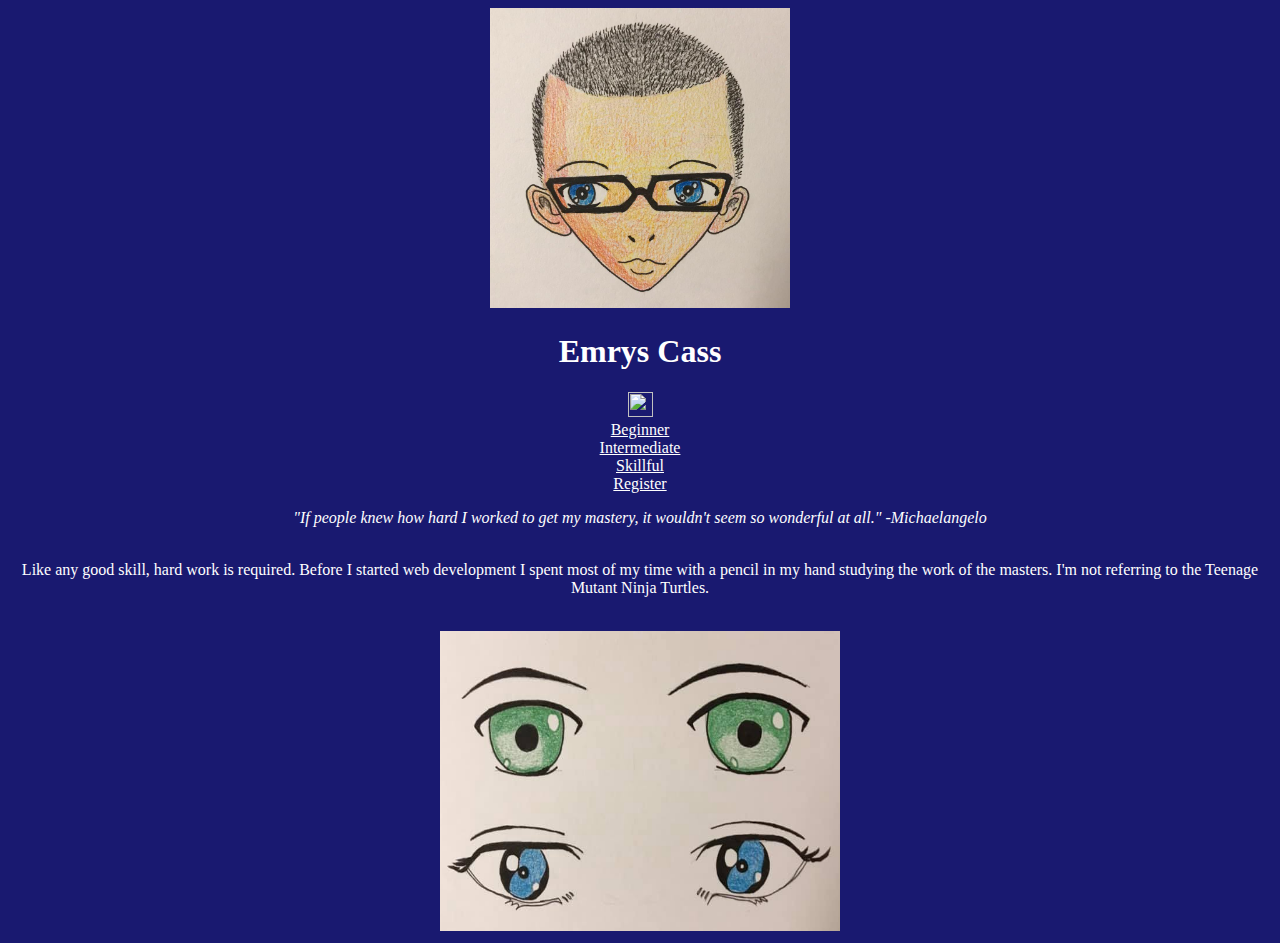
==== index.html @ 38ca9521 "artwork site files" ====
<!DOCTYPE html>
<html lang="en" dir="ltr">
  <head>
    <meta charset="utf-8">
    <title>Home</title>
  </head>
  <body style="background-color: midnightblue">
  <center><img src="./assets/animemrys.jpg" width=300 height=300></center>
  <h1 style="color: white"><center>Emrys Cass</center></h1>
  <center><a href="https://twitter.com/emryscass"><img src="https://cdn.redmondpie.com/wp-content/uploads/2012/09/Twitter-icon.png" width=25 height=25></a></center>

    <center><a href="beginner.html"  style="color: white">Beginner</a><br>
    <a href="intermediate.html"  style="color: white">Intermediate</a><br>
    <a href="skillful.html"  style="color: white">Skillful</a><br>
    <a href="register.html" style="color: white">Register</a></center>


  <p><center><em style="color: white">"If people knew how hard I worked to get my mastery,
    it wouldn't seem so wonderful at all."
                            -Michaelangelo</em></center</p>
  <br>
  <br>
  <p><center style="color: white">Like any good skill, hard work is required.
    Before I started web development I spent most of my time with a
    pencil in my hand studying the work of the masters. I'm not referring
    to the Teenage Mutant Ninja Turtles.</center></p>

  <br>
  <center><img src="./assets/animeyes.jpg" width=400 height=300></center>




  </body>
</html>
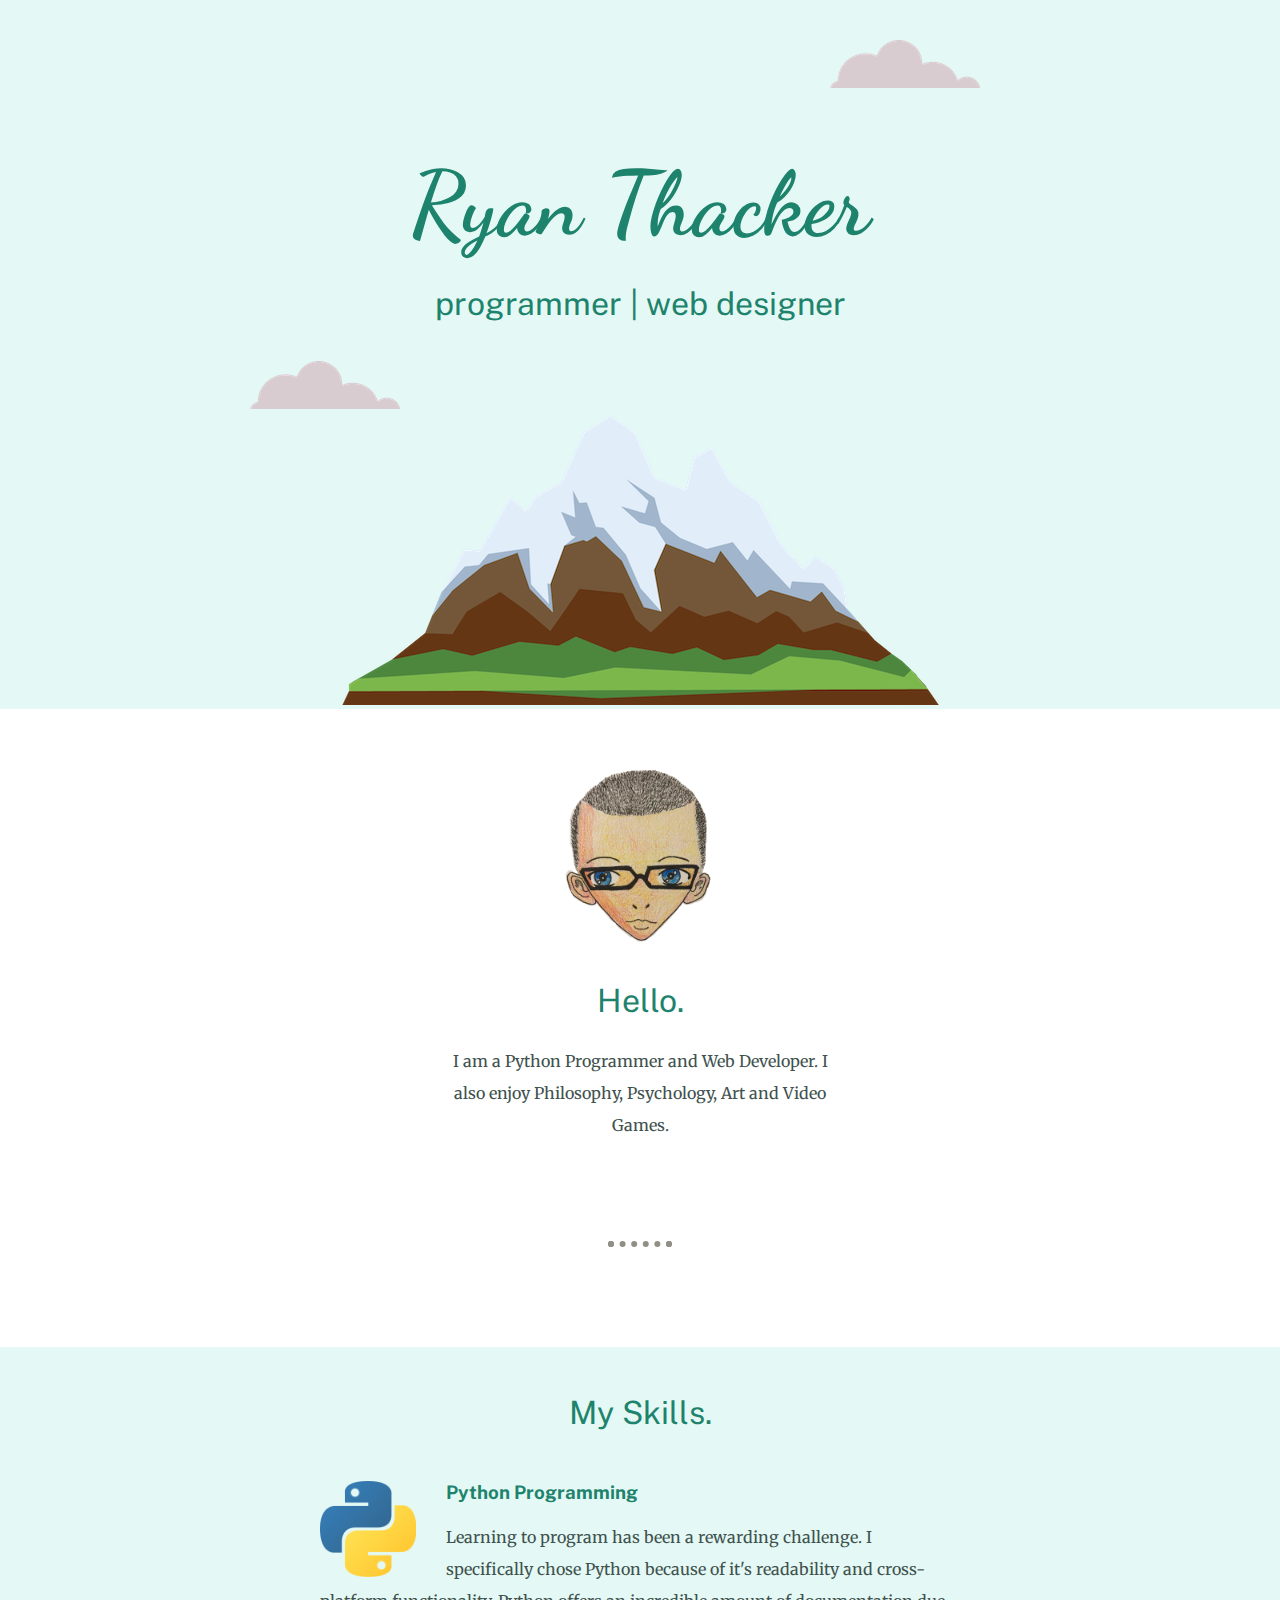
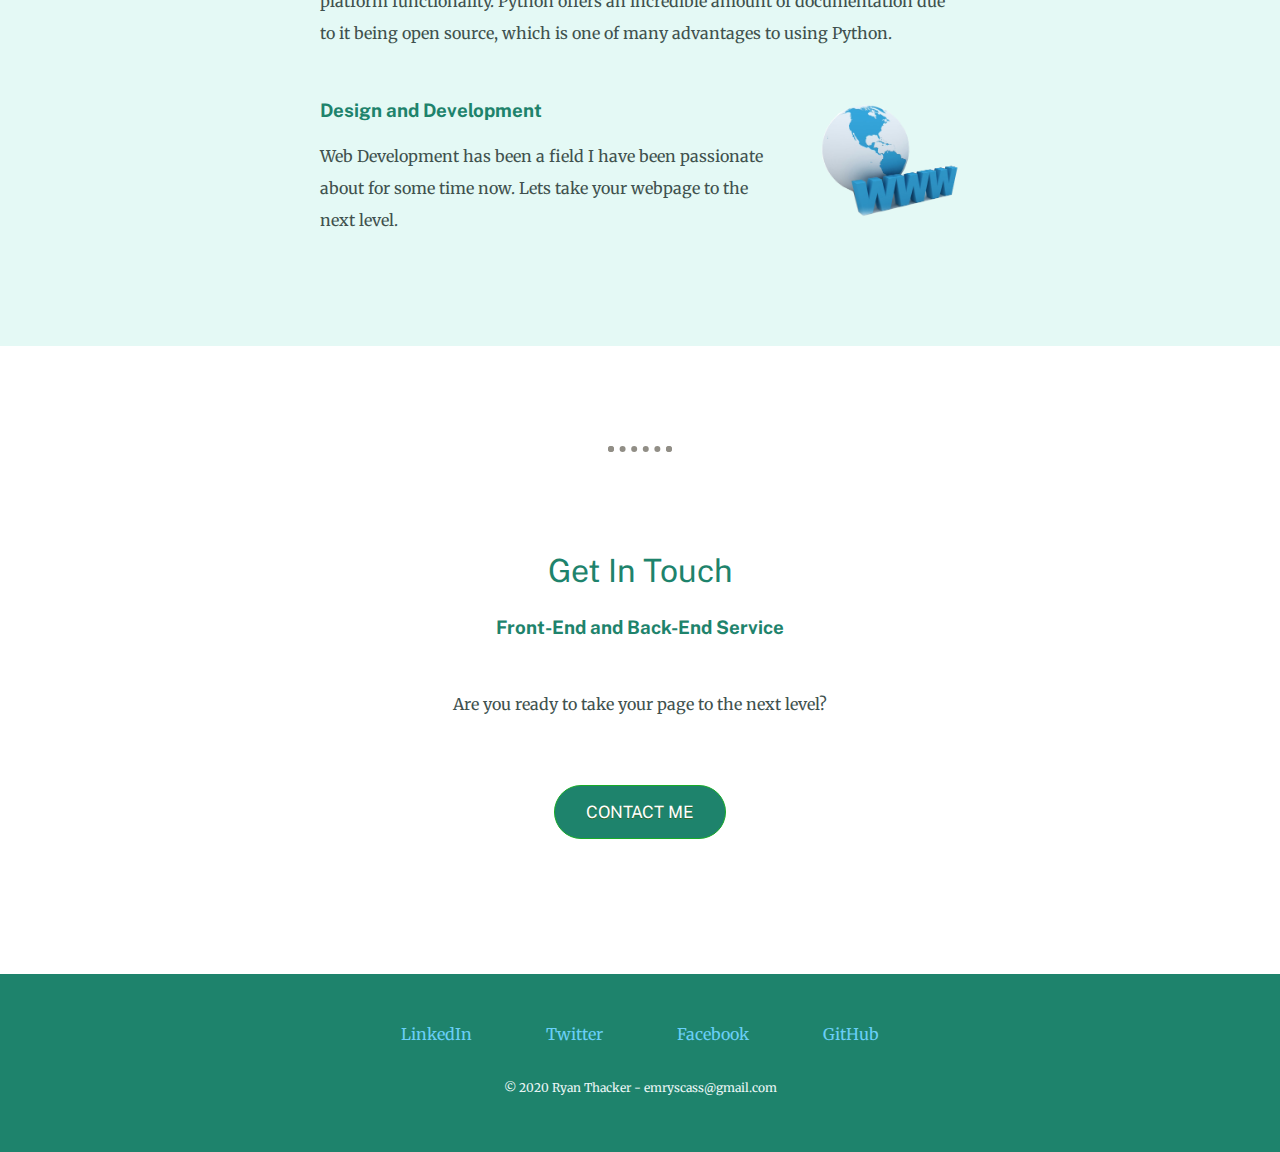
==== commit 5478fec6: "Update to Web Layout" ====
--- a/index.html
+++ b/index.html
@@ -2,32 +2,64 @@
 <html lang="en" dir="ltr">
   <head>
     <meta charset="utf-8">
-    <title>Home</title>
+    <title>Ryan Thacker</title>
+    <link rel="stylesheet" href="css/styles.css">
+    <link rel="icon" href="emrys.png" alt='anime-emrys-png'>
+    <link href="https://fonts.googleapis.com/css?family=Dancing+Script|Merriweather|Public+Sans|Teko&display=swap" rel="stylesheet">
   </head>
-  <body style="background-color: midnightblue">
-  <center><img src="./assets/animemrys.jpg" width=300 height=300></center>
-  <h1 style="color: white"><center>Emrys Cass</center></h1>
-  <center><a href="https://twitter.com/emryscass"><img src="https://cdn.redmondpie.com/wp-content/uploads/2012/09/Twitter-icon.png" width=25 height=25></a></center>
 
-    <center><a href="beginner.html"  style="color: white">Beginner</a><br>
-    <a href="intermediate.html"  style="color: white">Intermediate</a><br>
-    <a href="skillful.html"  style="color: white">Skillful</a><br>
-    <a href="register.html" style="color: white">Register</a></center>
+  <body>
+
+  <div class="top-container">
+    <img class='top-cloud' src="images/cloud.png" alt="cloud-img">
+    <h1>Ryan Thacker</h1>
+    <h2>programmer | web designer</h2>
+    <img class='bottom-cloud' src="images/cloud.png" alt="cloud-img">
+    <img src="images/mountain.png" alt="mountain-img">
+  </div>
+
+  <div class="middle-container">
+    <div class="profile">
+      <img class='anime' src="emrys.png" alt="anime-emrys-png">
+      <h2>Hello.</h2>
+      <p class="intro">I am a Python Programmer and Web Developer. I also
+       enjoy Philosophy, Psychology, Art and Video Games.</p>
+    </div>
+    <hr>
+    <div class="skills">
+      <h2>My Skills.</h2>
+      <div class="skill-row">
+        <img class="python" src="python.png" alt="python-png">
+        <h3>Python Programming</h3>
+        <p>Learning to program has been a rewarding challenge. I specifically chose Python
+           because of it's readability and cross-platform functionality. Python offers
+           an incredible amount of documentation due to it being open source, which is
+           one of many advantages to using Python.</p>
+      </div>
+      <div class="skill-row">
+        <img class="web" src="web.png" alt="web-png">
+        <h3>Design and Development</h3>
+        <p>Web Development has been a field I have been passionate about for some time now.
+           Lets take your webpage to the next level.</p>
+      </div>
+    </div>
+    <hr>
+    <div class="contact-me">
+      <h2>Get In Touch</h2>
+      <h3>Front-End and Back-End Service</h3>
+      <p class="final">Are you ready to take your page to the next level?</p>
+      <a class="btn" href="mailto:emryscass@gmail.com">CONTACT ME</a>
+    </div>
+  </div>
 
 
-  <p><center><em style="color: white">"If people knew how hard I worked to get my mastery,
-    it wouldn't seem so wonderful at all."
-                            -Michaelangelo</em></center</p>
-  <br>
-  <br>
-  <p><center style="color: white">Like any good skill, hard work is required.
-    Before I started web development I spent most of my time with a
-    pencil in my hand studying the work of the masters. I'm not referring
-    to the Teenage Mutant Ninja Turtles.</center></p>
-
-  <br>
-  <center><img src="./assets/animeyes.jpg" width=400 height=300></center>
-
+  <div class="bottom-container">
+    <a class="footer-link" href="https://www.linkedin.com/in/ryan-thacker-74867443/">LinkedIn</a>
+    <a class="footer-link" href="https://twitter.com/EmrysCass">Twitter</a>
+    <a class="footer-link" href="https://www.facebook.com/emryscass">Facebook</a>
+    <a class="footer-link" href="https://github.com/emryscass">GitHub</a>
+    <p class="copyright">© 2020 Ryan Thacker - emryscass@gmail.com</p>
+  </div>
 
 
 
--- a/css/styles.css
+++ b/css/styles.css
@@ -0,0 +1,143 @@
+/**************TAGS***************/
+body {
+  color: #40514e;
+  margin: 0;
+  text-align: center;
+  font-family: Merriweather;
+}
+
+h1 {
+  color: #1e836c;
+  font-size: 5.625rem;
+  margin: 50px auto 0 auto;
+  font-family: Dancing Script;
+}
+
+h2 {
+  color: #1e836c;
+  font-family: Public Sans;
+  font-size: 2rem;
+  font-weight: normal;
+}
+
+h3 {
+  color: #1e836c;
+  font-family: Public Sans;
+}
+
+hr {
+  border: dotted #918e86 6px;
+  border-bottom: none;
+  width: 4%;
+  margin: 100px auto;
+}
+
+p {
+    line-height: 2;
+}
+
+
+/**************CLASSES***************/
+.top-container {
+  background-color: #e4f9f5;
+  position: relative;
+  padding-top: 100px;
+}
+
+.anime {
+  width: 15%;
+  border-radius: 100%;
+  margin-top: 50px;
+}
+
+.top-cloud {
+  position: absolute;
+  right: 300px;
+  top: 40px;
+}
+
+.bottom-cloud {
+  position: absolute;
+  left: 250px;
+  bottom: 300px;
+}
+
+.intro {
+  width: 30%;
+  margin: auto;
+}
+
+.skills {
+  background-color: #e4f9f5;
+  padding-top: 20px;
+  padding-bottom: 60px;
+}
+
+.skill-row {
+  width: 50%;
+  margin: 50px auto;
+  text-align: left;
+}
+
+.python {
+  width: 15%;
+  float: left;
+  margin-right: 30px;
+}
+
+.web {
+  width: 25%;
+  float: right;
+  margin-left: 30px;
+}
+
+.btn {
+  background:#1e836c;
+  border-radius:28px;
+  border:1px solid #18ab29;
+  display:inline-block;
+  cursor:pointer;
+  color:#ffffff;
+  font-family: Public Sans;
+  font-size:17px;
+  padding:16px 31px;
+  margin: 15px auto 75px auto;
+  text-decoration:none;
+  text-shadow:0px 1px 0px #2f6627;
+}
+
+.btn:hover {
+  background: #056782;
+}
+
+.bottom-container {
+  background-color: #1e836c;
+  color: #EAF6F6;
+  padding: 50px 0 20px;
+}
+
+.final {
+  margin: 50px auto;
+}
+
+.contact-me {
+  width: 40%;
+  margin: 40px auto 60px;
+}
+
+.footer-link {
+  color: #6acff7;
+  text-decoration: none;
+  margin: 35px;
+}
+
+.footer-link:hover {
+  color: #eaf6f6;
+}
+
+.copyright {
+  color: #eaf6f6;
+  font-size: 0.75rem;
+  padding: 20px 0;
+}
+/**************IDs***************/
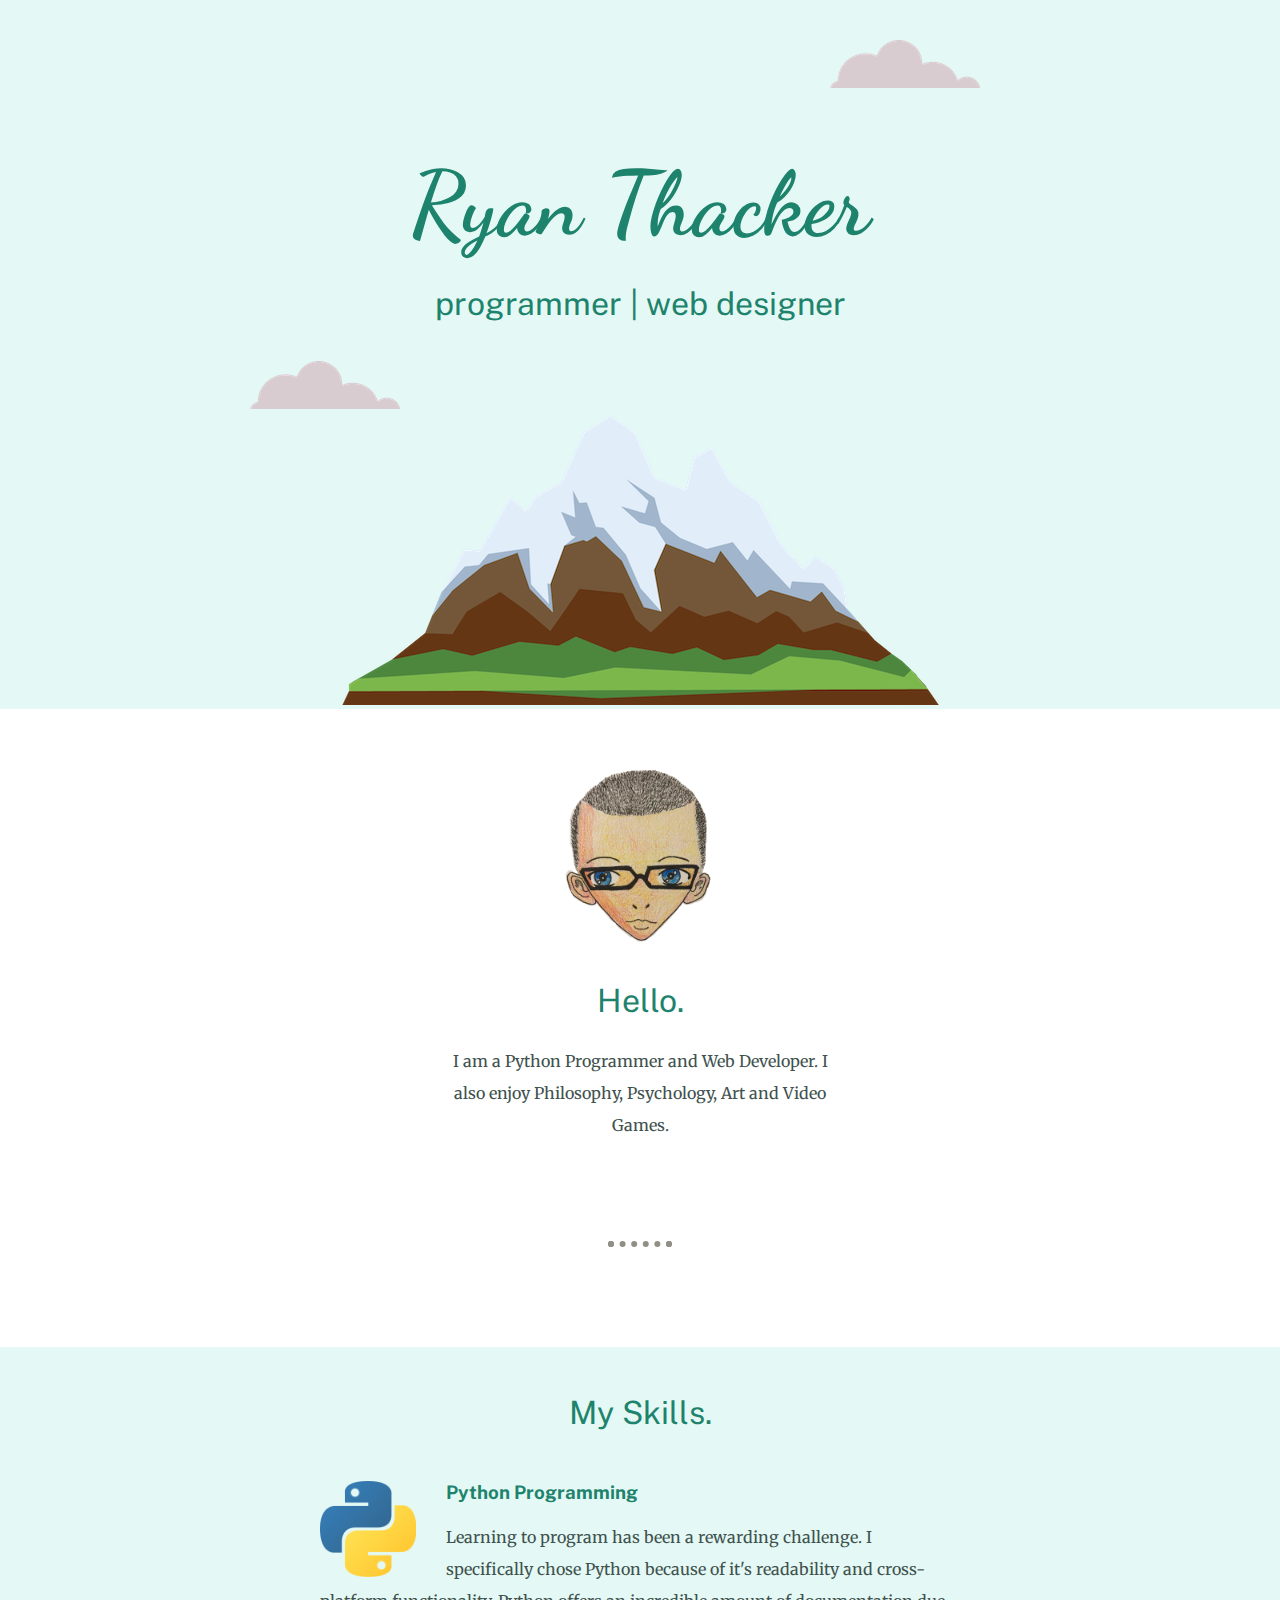
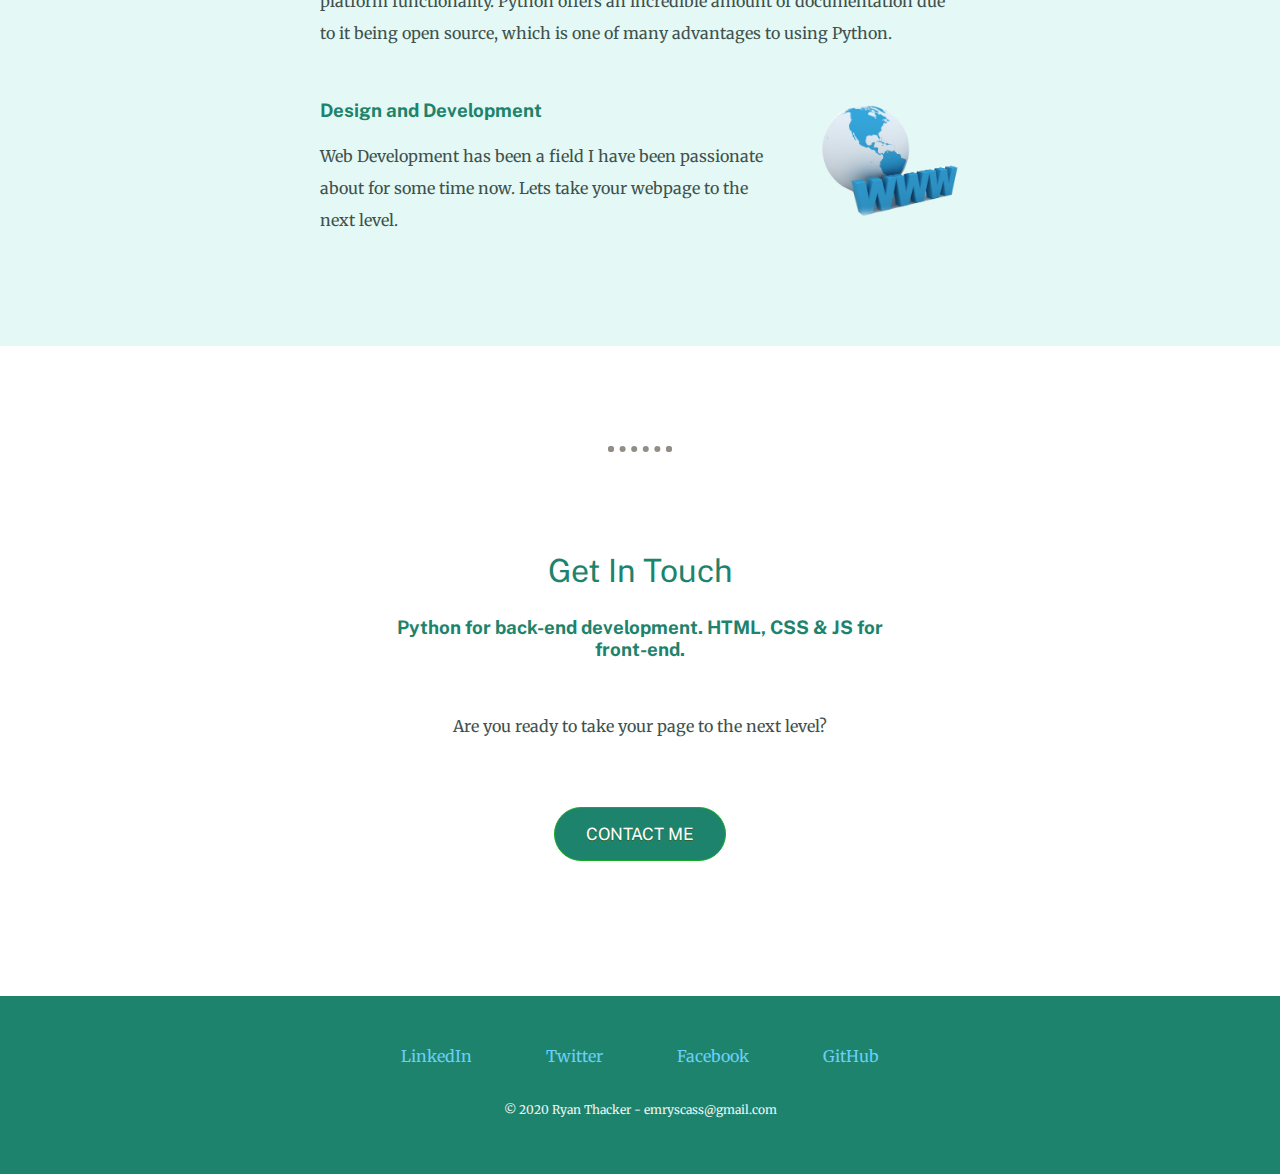
==== commit bf5107c5: "Update index.html" ====
--- a/index.html
+++ b/index.html
@@ -46,7 +46,7 @@
     <hr>
     <div class="contact-me">
       <h2>Get In Touch</h2>
-      <h3>Front-End and Back-End Service</h3>
+      <h3>Python for back-end development. HTML, CSS & JS for front-end.</h3>
       <p class="final">Are you ready to take your page to the next level?</p>
       <a class="btn" href="mailto:emryscass@gmail.com">CONTACT ME</a>
     </div>
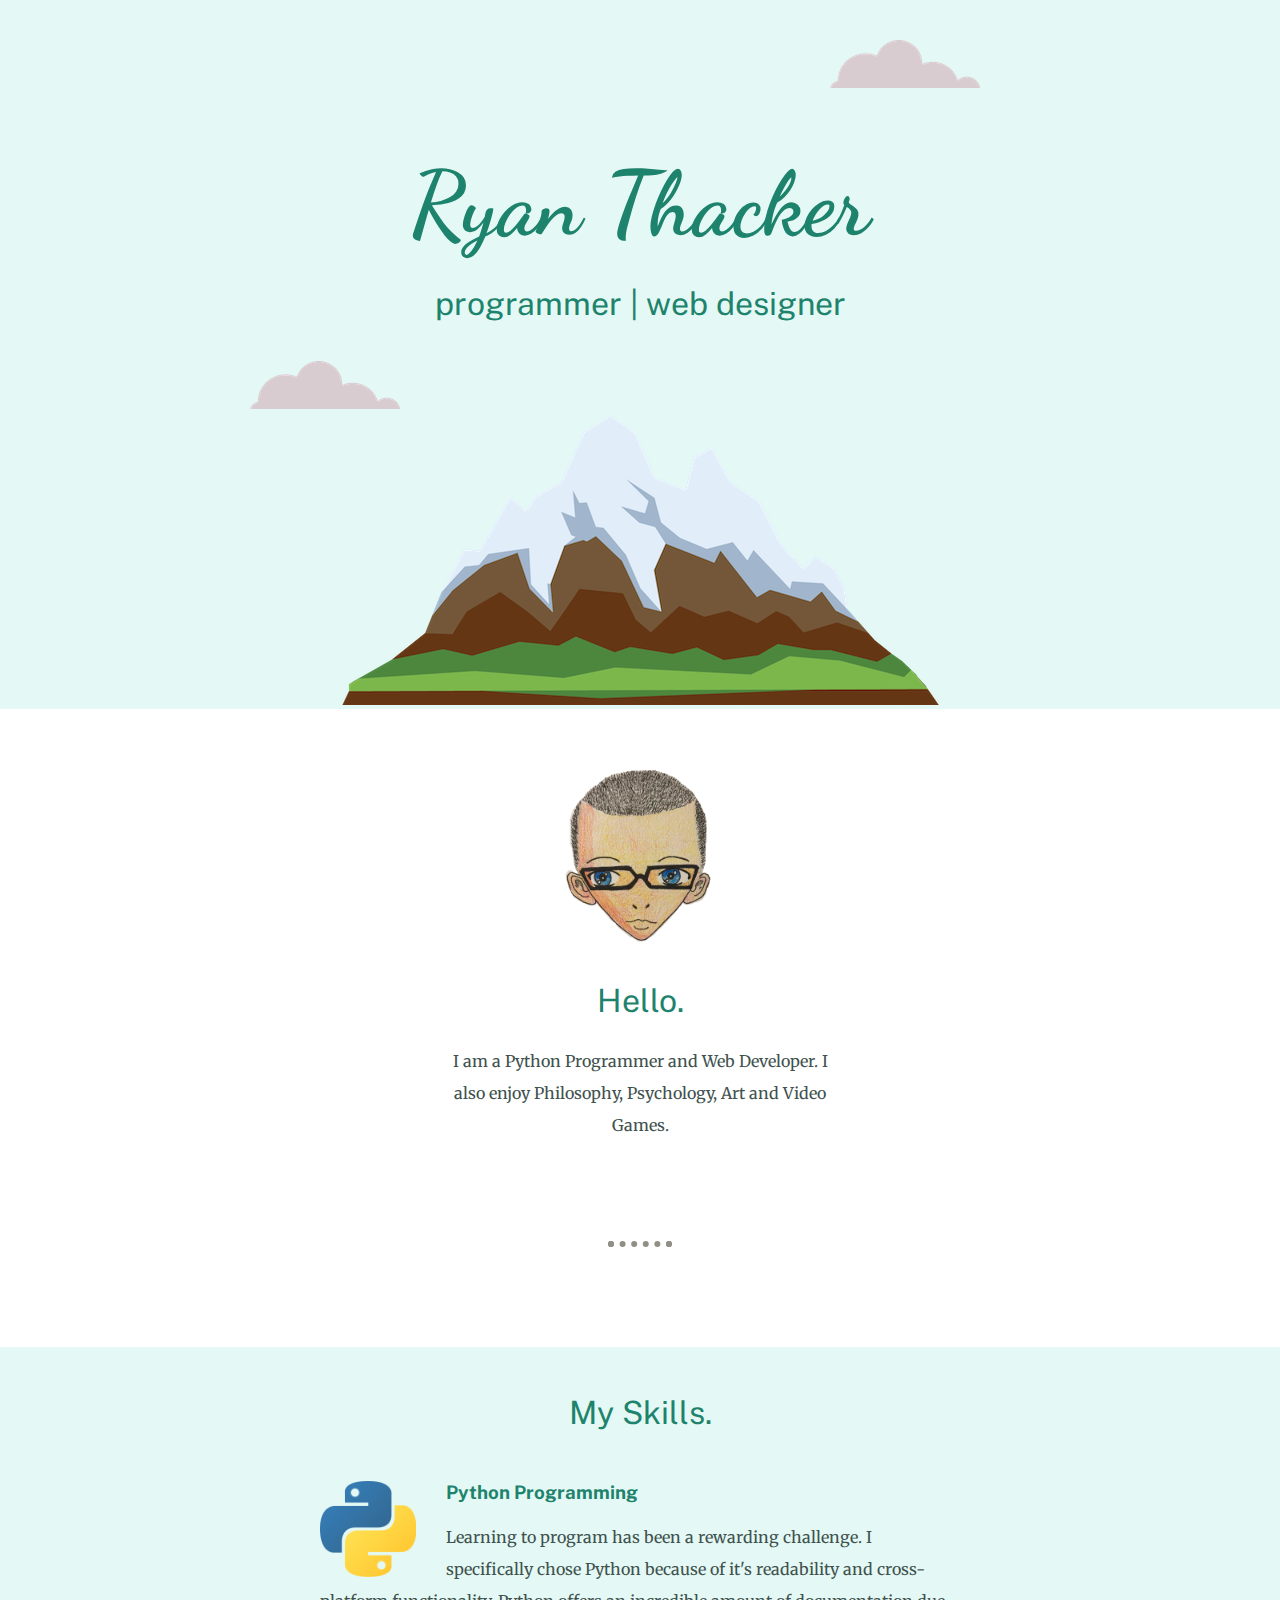
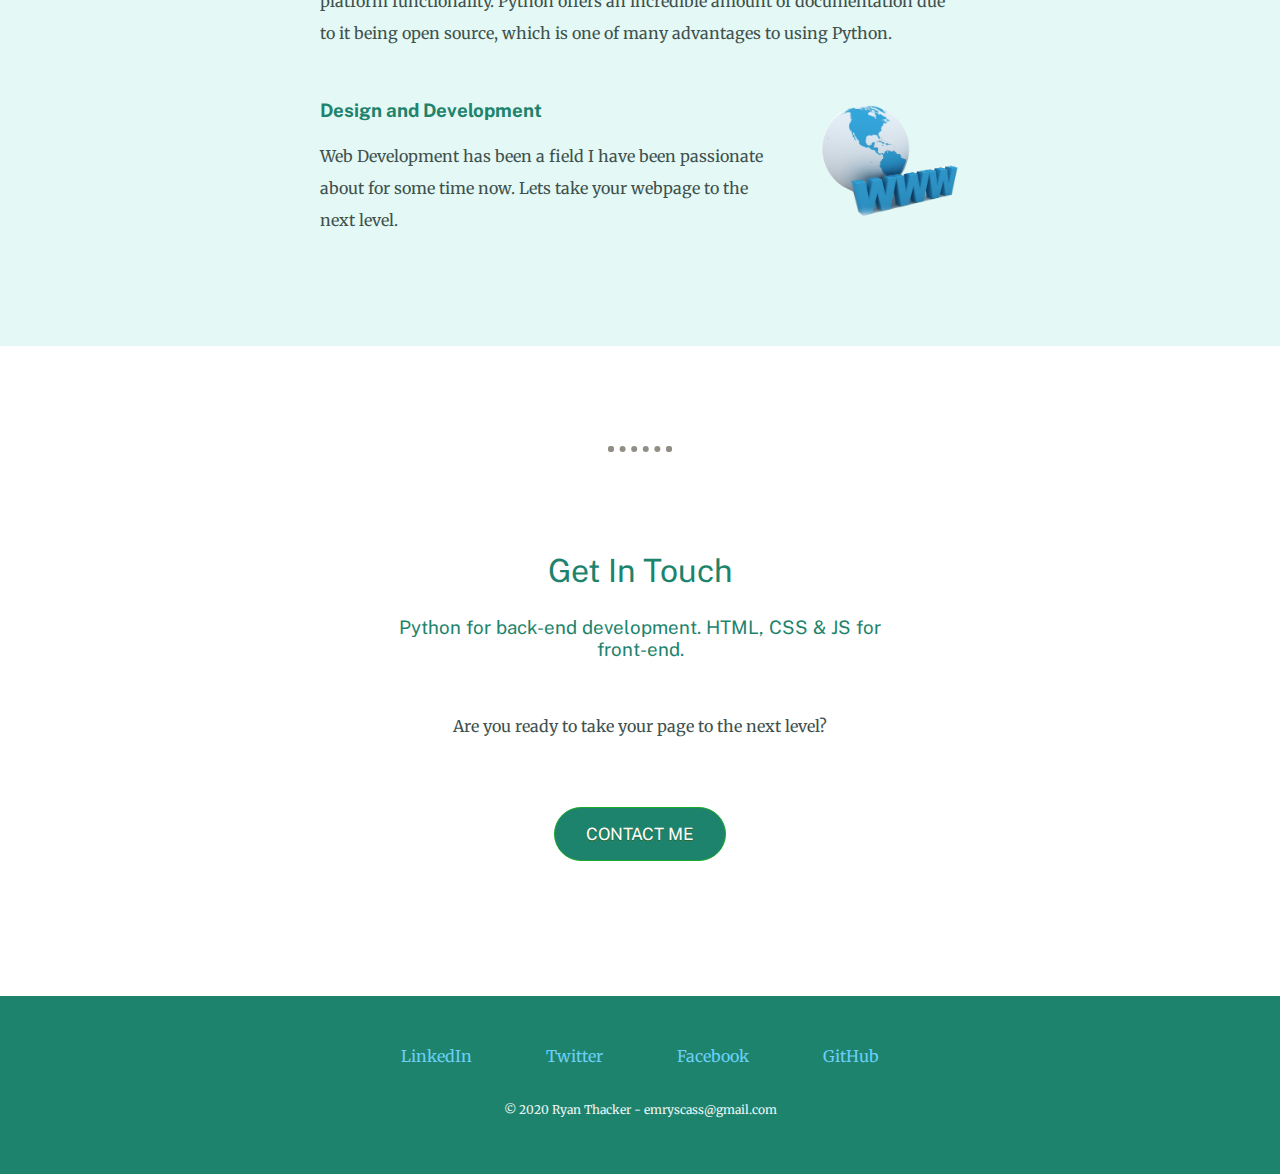
==== commit 9172be93: "Updated footer" ====
--- a/index.html
+++ b/index.html
@@ -46,7 +46,7 @@
     <hr>
     <div class="contact-me">
       <h2>Get In Touch</h2>
-      <h3>Python for back-end development. HTML, CSS & JS for front-end.</h3>
+      <h3 class="frontandback">Python for back-end development. HTML, CSS & JS for front-end.</h3>
       <p class="final">Are you ready to take your page to the next level?</p>
       <a class="btn" href="mailto:emryscass@gmail.com">CONTACT ME</a>
     </div>
--- a/css/styles.css
+++ b/css/styles.css
@@ -110,6 +110,10 @@
   background: #056782;
 }
 
+.frontandback {
+  font-weight: normal;
+}
+
 .bottom-container {
   background-color: #1e836c;
   color: #EAF6F6;
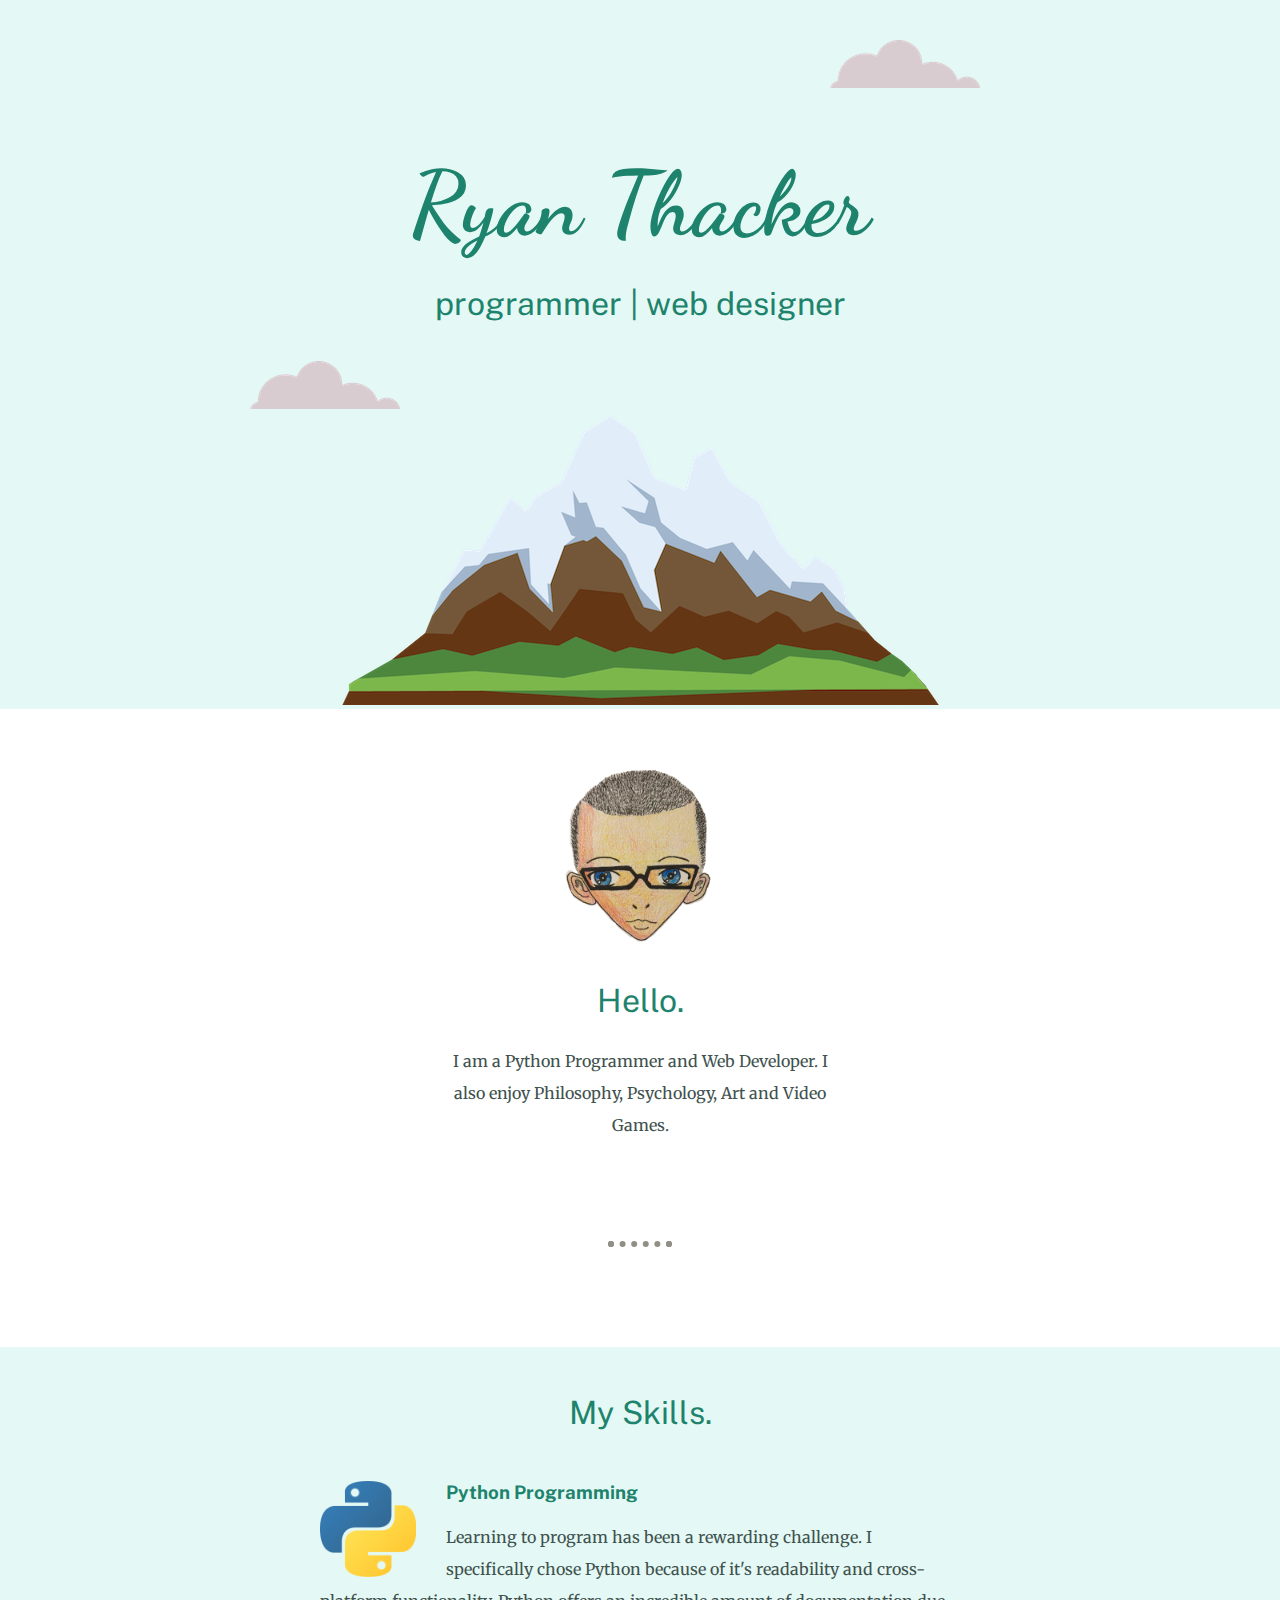
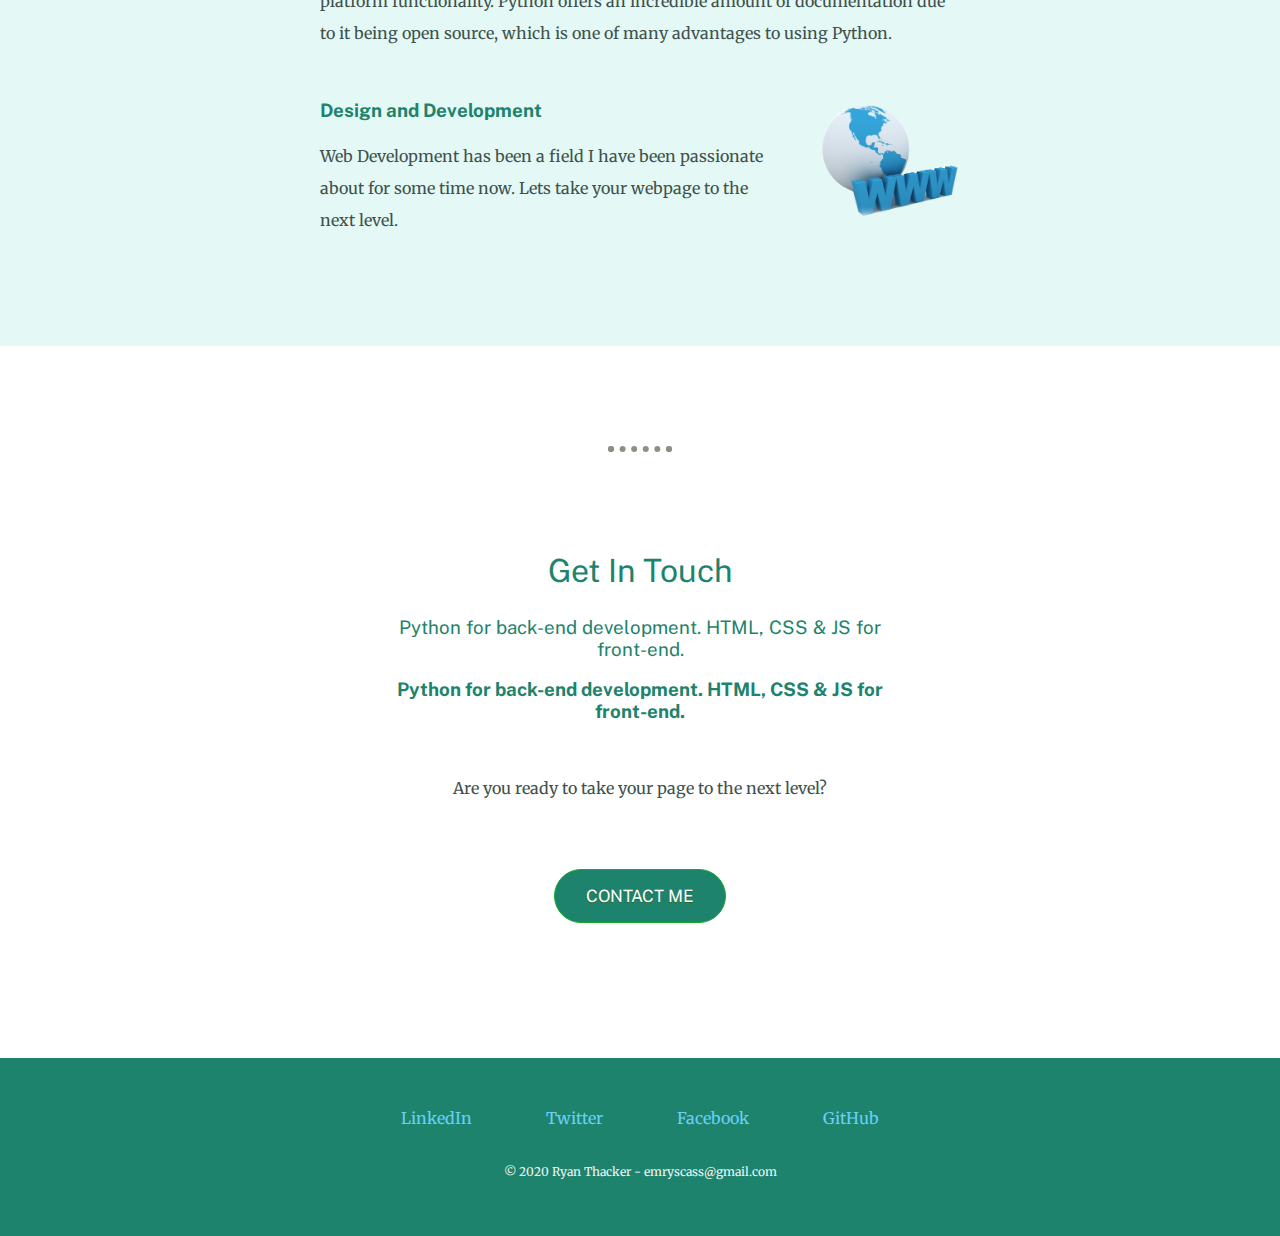
==== commit 38880ab3: "resolved merge conflict" ====
--- a/index.html
+++ b/index.html
@@ -46,7 +46,11 @@
     <hr>
     <div class="contact-me">
       <h2>Get In Touch</h2>
+
       <h3 class="frontandback">Python for back-end development. HTML, CSS & JS for front-end.</h3>
+
+      <h3>Python for back-end development. HTML, CSS & JS for front-end.</h3>
+
       <p class="final">Are you ready to take your page to the next level?</p>
       <a class="btn" href="mailto:emryscass@gmail.com">CONTACT ME</a>
     </div>
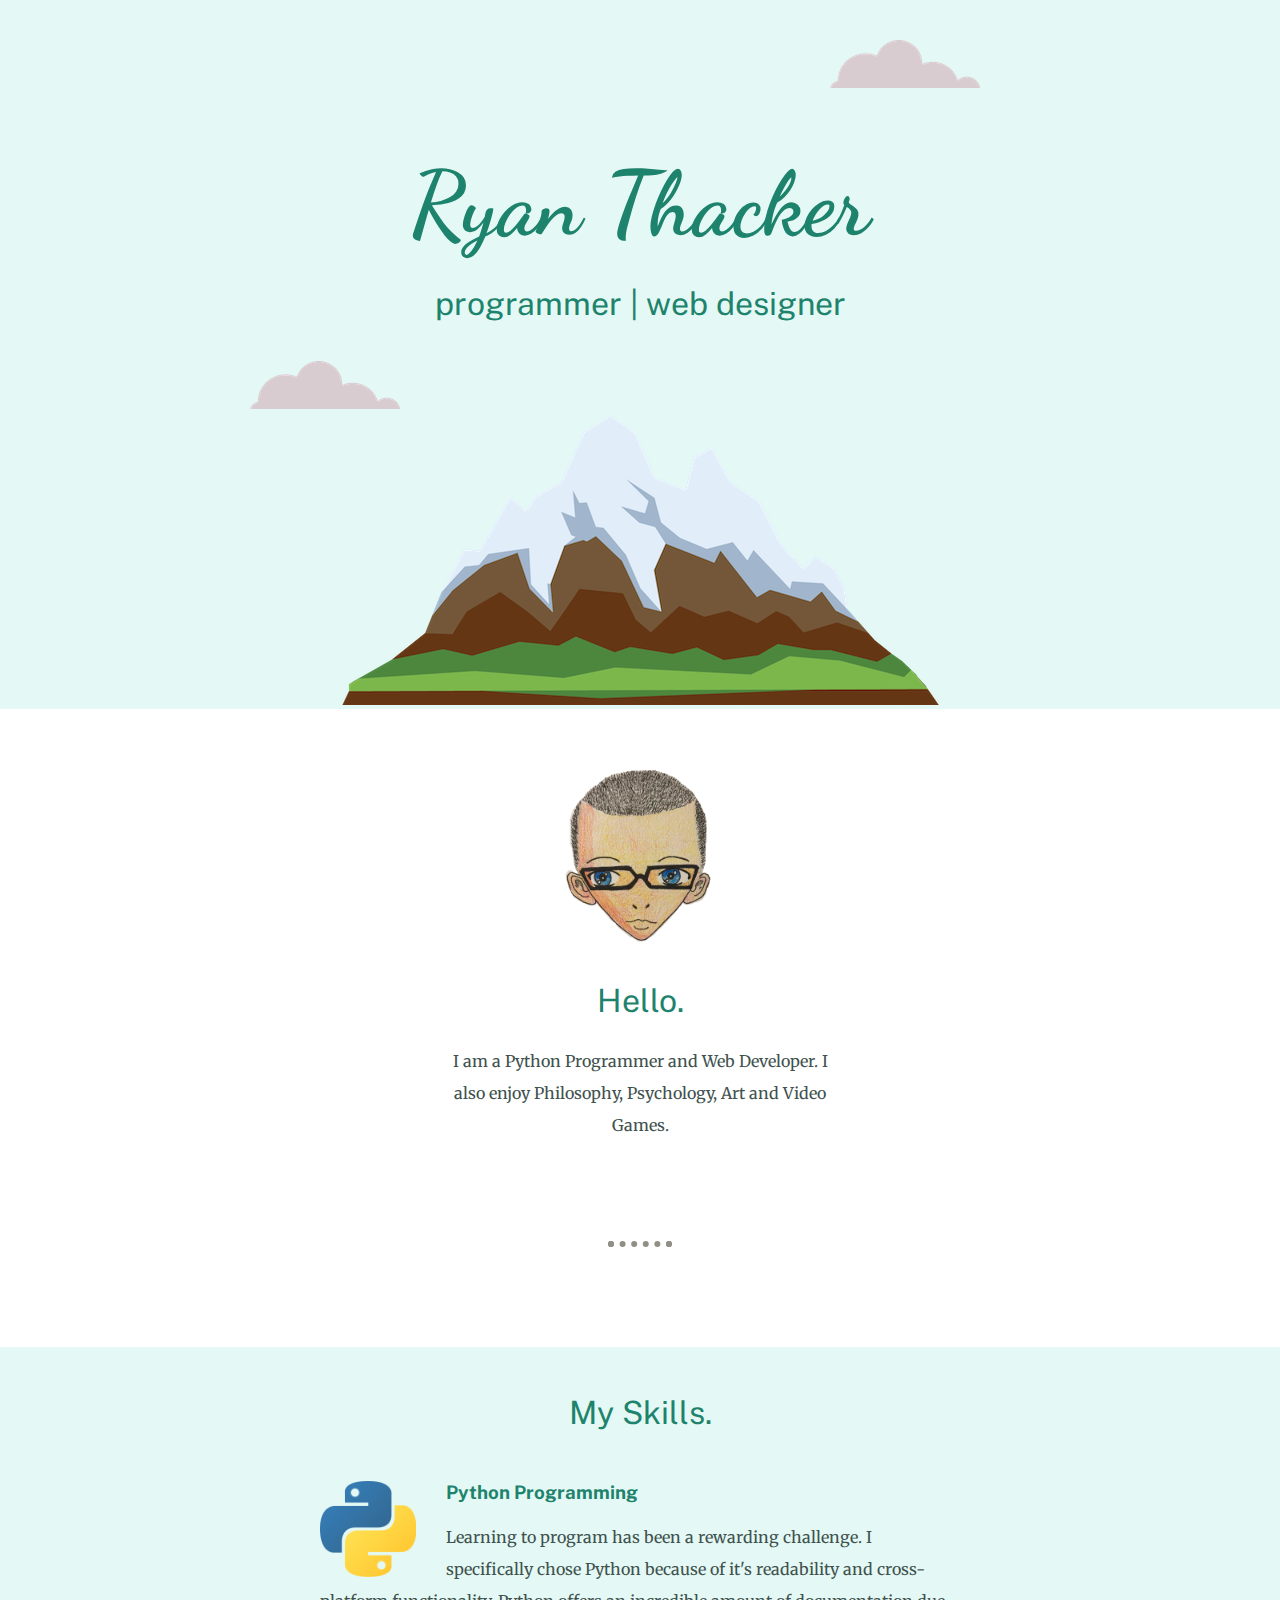
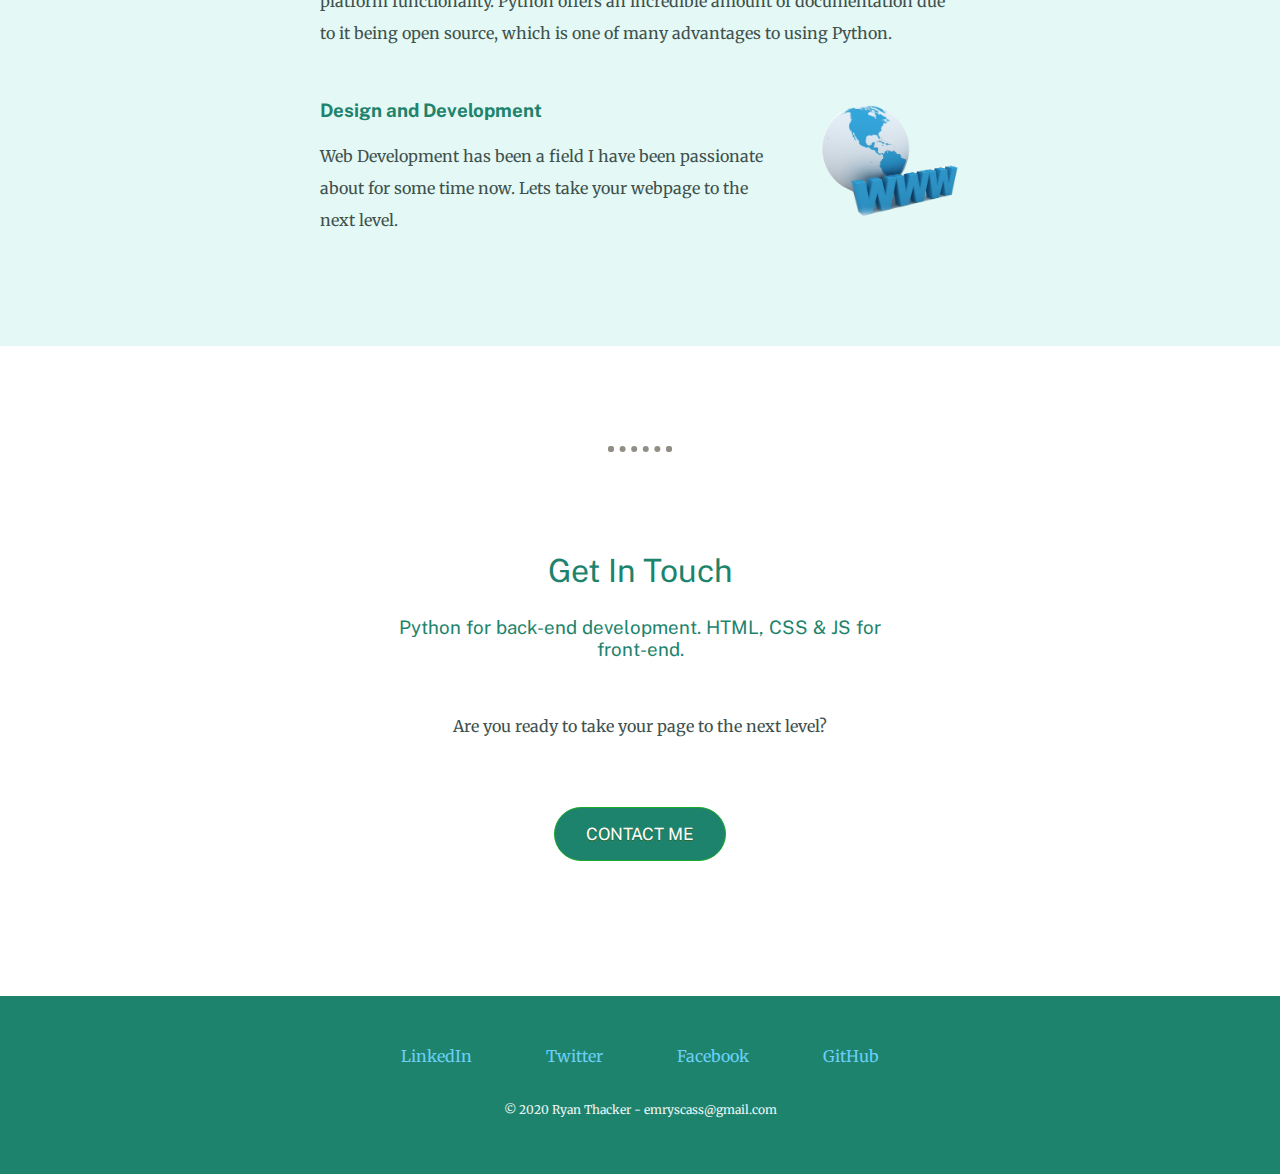
==== commit 7701fcde: "Update index.html" ====
--- a/index.html
+++ b/index.html
@@ -48,9 +48,6 @@
       <h2>Get In Touch</h2>
 
       <h3 class="frontandback">Python for back-end development. HTML, CSS & JS for front-end.</h3>
-
-      <h3>Python for back-end development. HTML, CSS & JS for front-end.</h3>
-
       <p class="final">Are you ready to take your page to the next level?</p>
       <a class="btn" href="mailto:emryscass@gmail.com">CONTACT ME</a>
     </div>
